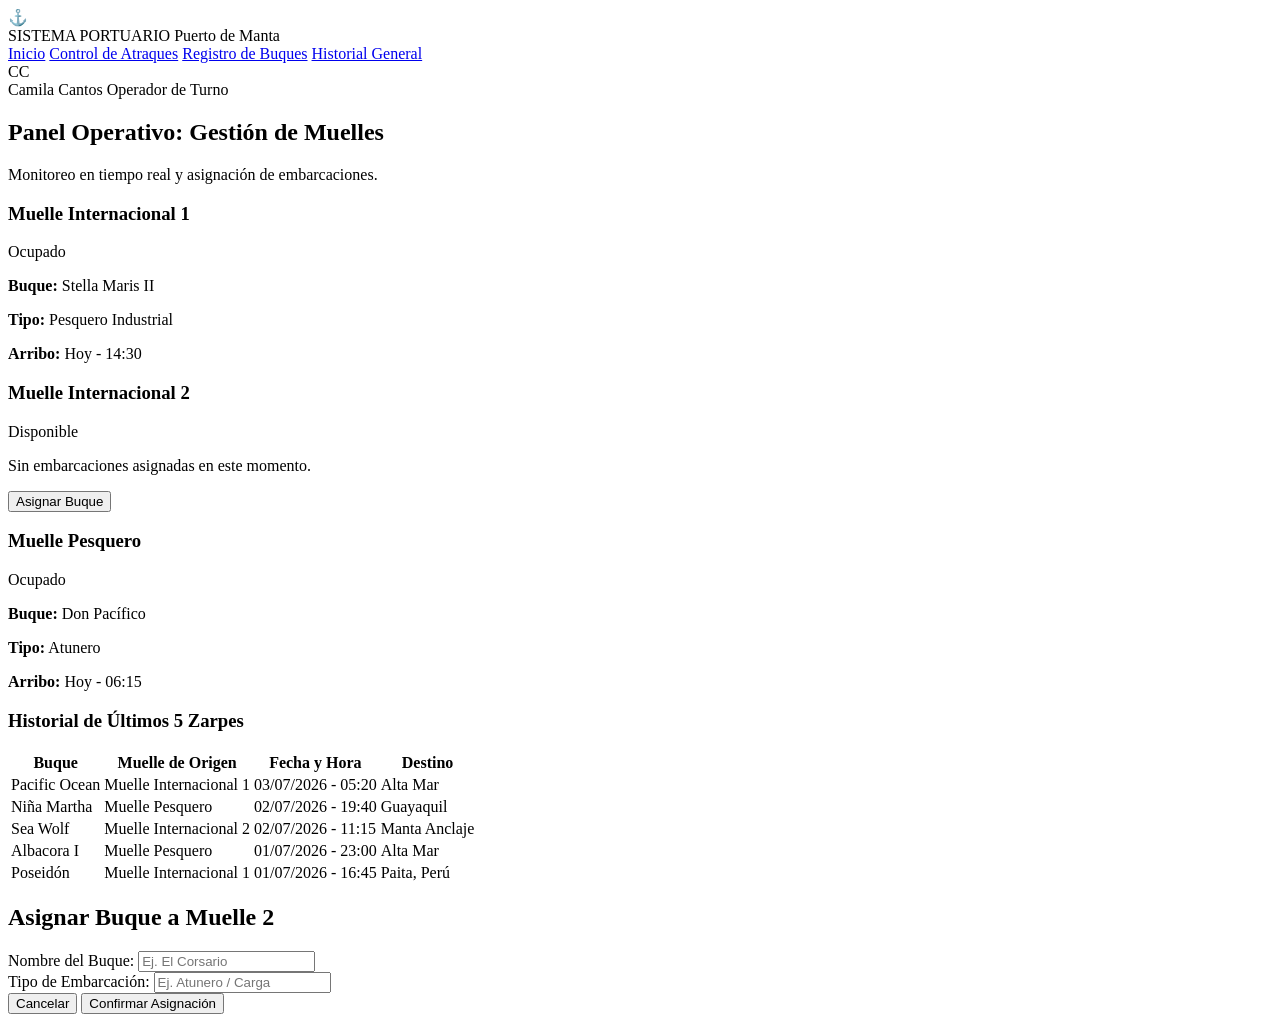
==== TRABAJO_FINAL/HTML/control-atraques.html @ 1bf24986 "Update control-atraques.html" ====
<!DOCTYPE html>
<html lang="es">
<head>
  <meta charset="UTF-8">
  <meta name="viewport" content="width=device-width, initial-scale=1.0">
  <title>Control de Atraques - Puerto de Manta</title>
  <link rel="stylesheet" href="control-atraques.css">
</head>
<body class="fondo-pagina">

  <header class="navbar">
    <div class="navbar-contenedor">
      
      <div class="navbar-logo">
        <div class="logo-icono">⚓</div>
        <div class="logo-texto">
          <span class="logo-titulo">SISTEMA PORTUARIO</span>
          <span class="logo-subtitulo">Puerto de Manta</span>
        </div>
      </div>

      <nav class="navbar-menu">
        <a href="index.html" class="menu-item">Inicio</a>
        <a href="control-atraques.html" class="menu-item activo">Control de Atraques</a>
        <a href="#" class="menu-item">Registro de Buques</a>
        <a href="#" class="menu-item">Historial General</a>
      </nav>

      <div class="navbar-usuario">
        <div class="usuario-avatar">CC</div>
        <div class="usuario-info">
          <span class="usuario-nombre">Camila Cantos</span>
          <span class="usuario-rol">Operador de Turno</span>
        </div>
      </div>

    </div>
  </header>

  <div class="contenedor">
    
    <div class="encabezado-seccion">
      <h2>Panel Operativo: Gestión de Muelles</h2>
      <p>Monitoreo en tiempo real y asignación de embarcaciones.</p>
    </div>

    <div class="grid-muelles">
      
      <div class="tarjeta muelle-ocupado">
        <div class="tarjeta-header">
          <h3>Muelle Internacional 1</h3>
          <span class="etiqueta etiqueta-ocupado">Ocupado</span>
        </div>
        <div class="tarjeta-cuerpo">
          <p><strong>Buque:</strong> Stella Maris II</p>
          <p><strong>Tipo:</strong> Pesquero Industrial</p>
          <p><strong>Arribo:</strong> Hoy - 14:30</p>
        </div>
      </div>

      <div id="muelle-2" class="tarjeta muelle-libre">
        <div class="tarjeta-header">
          <h3>Muelle Internacional 2</h3>
          <span id="estado-muelle-2" class="etiqueta etiqueta-libre">Disponible</span>
        </div>
        <div id="contenido-muelle-2" class="tarjeta-cuerpo">
          <p class="texto-disponible">Sin embarcaciones asignadas en este momento.</p>
          <button class="boton-asignar" onclick="abrirModal()">Asignar Buque</button>
        </div>
      </div>

      <div class="tarjeta muelle-ocupado">
        <div class="tarjeta-header">
          <h3>Muelle Pesquero</h3>
          <span class="etiqueta etiqueta-ocupado">Ocupado</span>
        </div>
        <div class="tarjeta-cuerpo">
          <p><strong>Buque:</strong> Don Pacífico</p>
          <p><strong>Tipo:</strong> Atunero</p>
          <p><strong>Arribo:</strong> Hoy - 06:15</p>
        </div>
      </div>

    </div>

    <div class="seccion-tabla">
      <div class="tabla-titulo">
        <h3>Historial de Últimos 5 Zarpes</h3>
      </div>
      
      <div class="tabla-contenedor">
        <table>
          <thead>
            <tr>
              <th>Buque</th>
              <th>Muelle de Origen</th>
              <th>Fecha y Hora</th>
              <th>Destino</th>
            </tr>
          </thead>
          <tbody>
            <tr>
              <td class="buque-nombre">Pacific Ocean</td>
              <td>Muelle Internacional 1</td>
              <td>03/07/2026 - 05:20</td>
              <td>Alta Mar</td>
            </tr>
            <tr>
              <td class="buque-nombre">Niña Martha</td>
              <td>Muelle Pesquero</td>
              <td>02/07/2026 - 19:40</td>
              <td>Guayaquil</td>
            </tr>
            <tr>
              <td class="buque-nombre">Sea Wolf</td>
              <td>Muelle Internacional 2</td>
              <td>02/07/2026 - 11:15</td>
              <td>Manta Anclaje</td>
            </tr>
            <tr>
              <td class="buque-nombre">Albacora I</td>
              <td>Muelle Pesquero</td>
              <td>01/07/2026 - 23:00</td>
              <td>Alta Mar</td>
            </tr>
            <tr>
              <td class="buque-nombre">Poseidón</td>
              <td>Muelle Internacional 1</td>
              <td>01/07/2026 - 16:45</td>
              <td>Paita, Perú</td>
            </tr>
          </tbody>
        </table>
      </div>
    </div>

  </div>

  <div id="modal-asignar" class="modal-fondo">
    <div class="modal-contenido">
      <h2>Asignar Buque a Muelle 2</h2>
      
      <form id="formulario-asignacion" onsubmit="guardarBuque(event)">
        <div class="campo-formulario">
          <label for="nombre-buque">Nombre del Buque:</label>
          <input type="text" id="nombre-buque" required placeholder="Ej. El Corsario">
        </div>
        
        <div class="campo-formulario">
          <label for="tipo-buque">Tipo de Embarcación:</label>
          <input type="text" id="tipo-buque" required placeholder="Ej. Atunero / Carga">
        </div>

        <div class="modal-botones">
          <button type="button" class="boton-cancelar" onclick="cerrarModal()">Cancelar</button>
          <button type="submit" class="boton-guardar">Confirmar Asignación</button>
        </div>
      </form>
    </div>
  </div>

  <script>
    function abrirModal() {
      document.getElementById('modal-asignar').style.display = 'flex';
    }

    function cerrarModal() {
      document.getElementById('modal-asignar').style.display = 'none';
      document.getElementById('formulario-asignacion').reset();
    }

    function guardarBuque(event) {
      event.preventDefault();
      const nombre = document.getElementById('nombre-buque').value;
      const tipo = document.getElementById('tipo-buque').value;
      
      const ahora = new Date();
      const horaFormateada = ahora.toLocaleTimeString([], { hour: '2-digit', minute: '2-digit' });

      const tarjetaMuelle = document.getElementById('muelle-2');
      const etiquetaEstado = document.getElementById('estado-muelle-2');
      const cuerpoTarjeta = document.getElementById('contenido-muelle-2');

      tarjetaMuelle.classList.remove('muelle-libre');
      tarjetaMuelle.classList.add('muelle-ocupado');

      etiquetaEstado.classList.remove('etiqueta-libre');
      etiquetaEstado.classList.add('etiqueta-ocupado');
      etiquetaEstado.textContent = 'Ocupado';

      cuerpoTarjeta.innerHTML = `
        <p><strong>Buque:</strong> ${nombre}</p>
        <p><strong>Tipo:</strong> ${tipo}</p>
        <p><strong>Arribo:</strong> Hoy - ${horaFormateada}</p>
      `;

      cerrarModal();
    }
  </script>

</body>
</html>
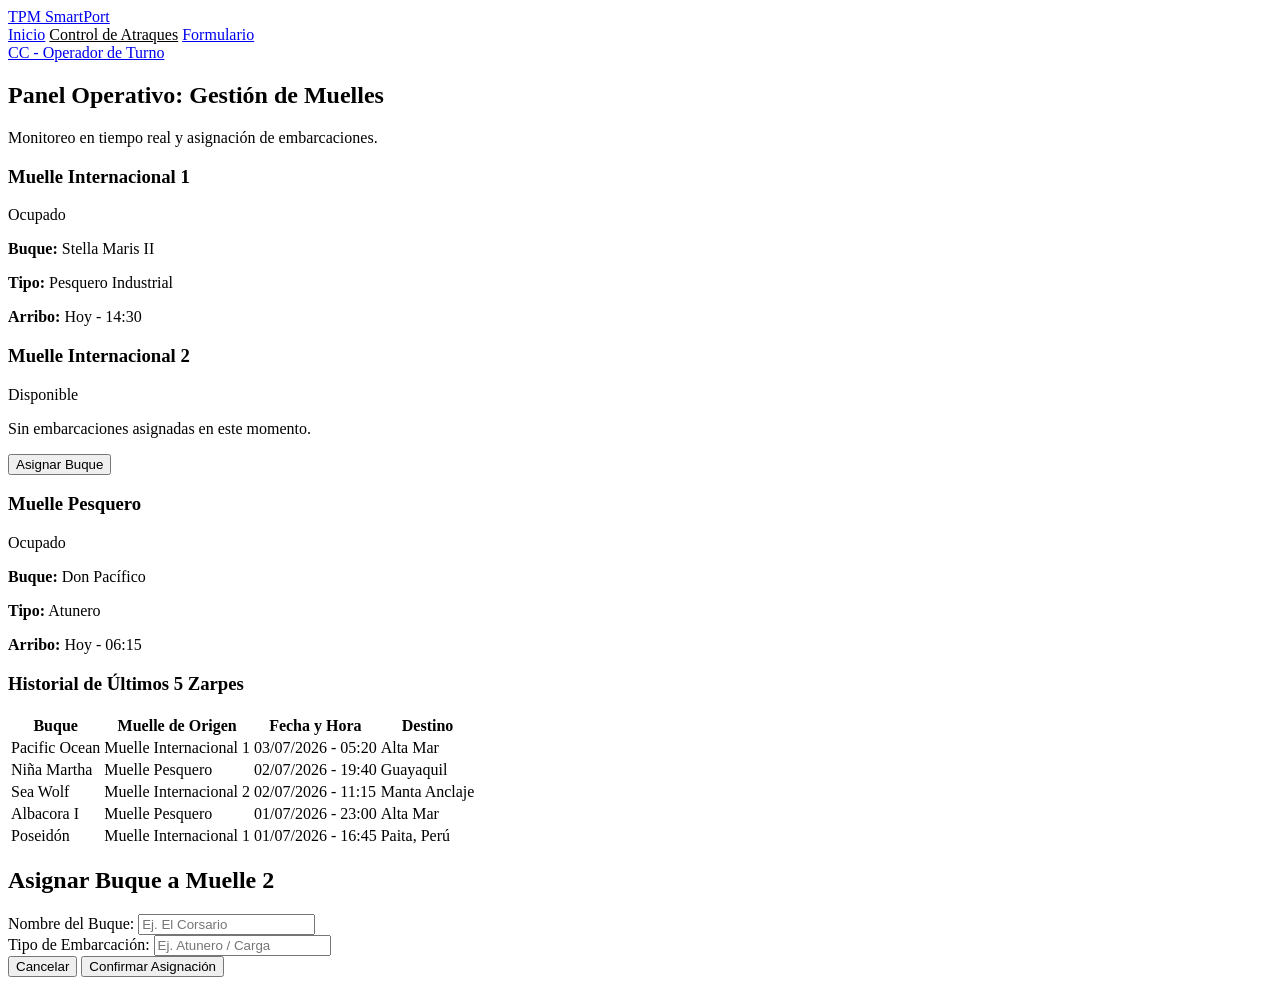
==== commit 4b7a5287: "Update control-atraques.html" ====
--- a/TRABAJO_FINAL/HTML/control-atraques.html
+++ b/TRABAJO_FINAL/HTML/control-atraques.html
@@ -4,38 +4,24 @@
   <meta charset="UTF-8">
   <meta name="viewport" content="width=device-width, initial-scale=1.0">
   <title>Control de Atraques - Puerto de Manta</title>
+  <link rel="stylesheet" href="Style-principal.css">
   <link rel="stylesheet" href="control-atraques.css">
 </head>
 <body class="fondo-pagina">
 
-  <header class="navbar">
-    <div class="navbar-contenedor">
-      
-      <div class="navbar-logo">
-        <div class="logo-icono">⚓</div>
-        <div class="logo-texto">
-          <span class="logo-titulo">SISTEMA PORTUARIO</span>
-          <span class="logo-subtitulo">Puerto de Manta</span>
-        </div>
+  <nav class="navbar">
+      <div class="nav-container">
+          <a href="#" class="logo">TPM Smart<span>Port</span></a>
+          
+          <div class="nav-menu">
+              <a href="index.html">Inicio</a>
+              <a href="control-atraques.html" style="color: var(--text-white);">Control de Atraques</a>
+              <a href="#">Formulario</a>
+          </div>
+
+          <a href="#" class="btn-login">CC - Operador de Turno</a>
       </div>
-
-      <nav class="navbar-menu">
-        <a href="index.html" class="menu-item">Inicio</a>
-        <a href="control-atraques.html" class="menu-item activo">Control de Atraques</a>
-        <a href="#" class="menu-item">Registro de Buques</a>
-        <a href="#" class="menu-item">Historial General</a>
-      </nav>
-
-      <div class="navbar-usuario">
-        <div class="usuario-avatar">CC</div>
-        <div class="usuario-info">
-          <span class="usuario-nombre">Camila Cantos</span>
-          <span class="usuario-rol">Operador de Turno</span>
-        </div>
-      </div>
-
-    </div>
-  </header>
+  </nav>
 
   <div class="contenedor">
     
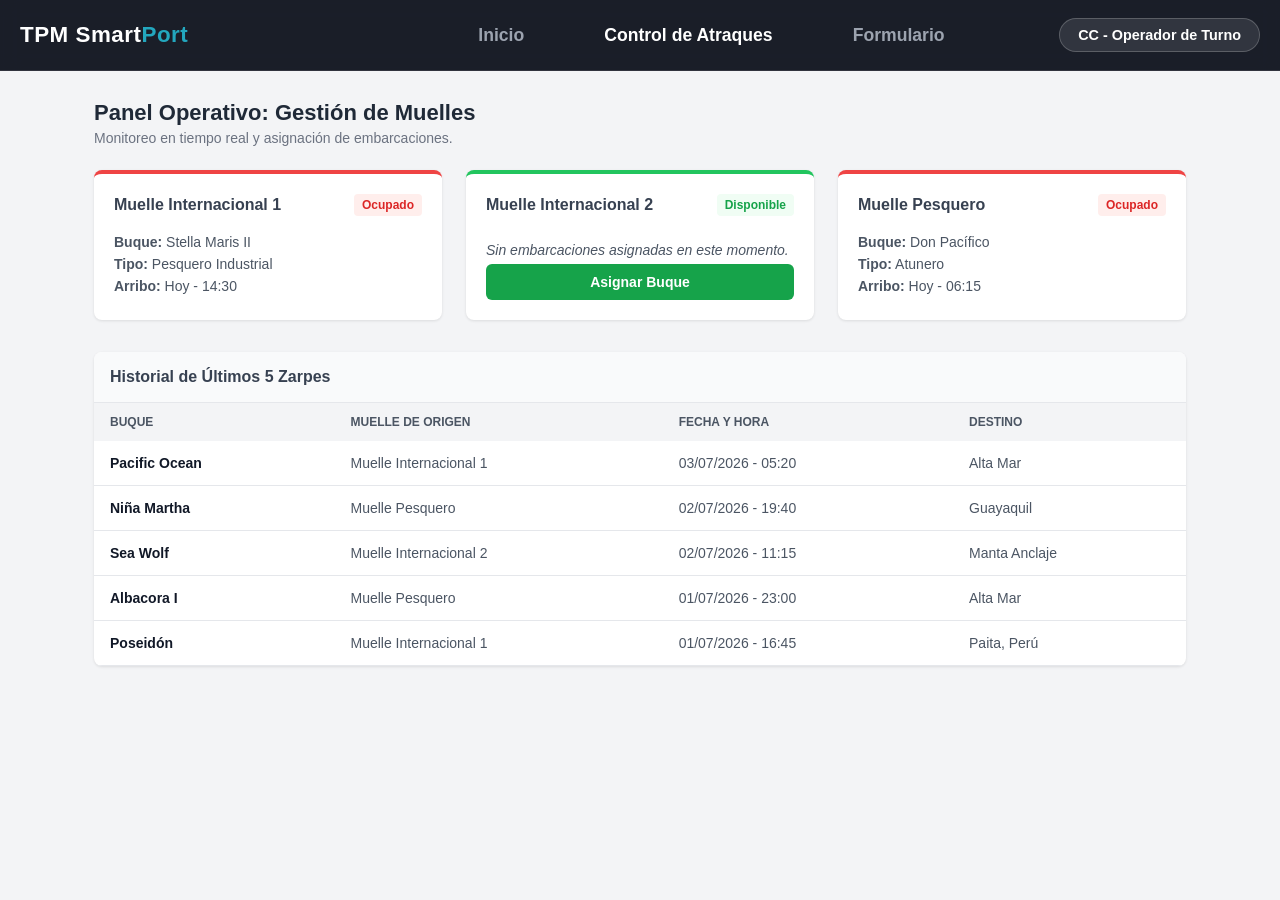
==== commit 941431ac: "Update control-atraques.html" ====
--- a/TRABAJO_FINAL/HTML/control-atraques.html
+++ b/TRABAJO_FINAL/HTML/control-atraques.html
@@ -4,8 +4,8 @@
   <meta charset="UTF-8">
   <meta name="viewport" content="width=device-width, initial-scale=1.0">
   <title>Control de Atraques - Puerto de Manta</title>
-  <link rel="stylesheet" href="Style-principal.css">
-  <link rel="stylesheet" href="control-atraques.css">
+  <link rel="stylesheet" href="/TRABAJO_FINAL/CSS/Style-principal.css">
+  <link rel="stylesheet" href="/TRABAJO_FINAL/CSS/control-atraques.css">
 </head>
 <body class="fondo-pagina">
 
--- a/TRABAJO_FINAL/CSS/Style-principal.css
+++ b/TRABAJO_FINAL/CSS/Style-principal.css
@@ -0,0 +1,396 @@
+* {
+    margin: 0;
+    padding: 0;
+    box-sizing: border-box;
+    font-family: 'Segoe UI', Tahoma, Geneva, Verdana, sans-serif;
+    scroll-behavior: smooth;
+}
+
+:root {
+    --bg-dark: #030712;
+    --card-bg: #111827;
+    --text-white: #ffffff;
+    --text-muted: #9ca3af;
+    --accent-blue: #1343aa;
+    --accent-cyan: #23a7be;
+    --gradient-btn: linear-gradient(135deg, #222388, #5995f7);
+    --form-blue-bg: #0b3c7a; /* Color de fondo azul profundo exacto para la sección del formulario */
+}
+
+body {
+    background-color: #f8fafc;
+    color: #1e293b;
+}
+
+/* ==========================================================================
+   1. NAVEGACIÓN (Navbar)
+   ========================================================================== */
+.navbar {
+    background-color: rgba(3, 7, 18, 0.9);
+    backdrop-filter: blur(10px);
+    position: fixed;
+    top: 0;
+    width: 100%;
+    z-index: 200;
+    border-bottom: 1px solid rgba(255, 255, 255, 0.1);
+}
+
+.nav-container {
+    max-width: 2000px;
+    margin: 0 auto;
+    padding: 18px 20px;
+    display: flex;
+    justify-content: space-between;
+    align-items: center;
+}
+
+.logo {
+    color: var(--text-white);
+    font-size: 1.4rem;
+    font-weight: 700;
+    text-decoration: none;
+    letter-spacing: 0.5px;
+    white-space: nowrap;
+}
+
+.logo span {
+    color: var(--accent-cyan);
+}
+
+.nav-menu {
+    margin-right: auto;
+    margin-left: 250px;
+    display: flex;
+}
+
+.nav-menu a {
+    color: var(--text-muted);
+    text-decoration: none;
+    margin: 0 40px;
+    font-size: 1.1rem;
+    font-weight: 600;
+    transition: color 0.3s;
+}
+
+.nav-menu a:hover {
+    color: var(--text-white);
+}
+
+.btn-login {
+    background-color: rgba(255, 255, 255, 0.1);
+    color: var(--text-white);
+    padding: 8px 18px;
+    border-radius: 20px;
+    text-decoration: none;
+    font-size: 0.9rem;
+    font-weight: 600;
+    border: 1px solid rgba(255, 255, 255, 0.2);
+    transition: all 0.3s;
+    white-space: nowrap;
+}
+
+.btn-login:hover {
+    background-color: var(--text-white);
+    color: var(--bg-dark);
+}
+
+/* ==========================================================================
+   2. HERO SECTION
+   ========================================================================== */
+.hero-section {
+    position: relative;
+    min-height: 550px;
+    background: linear-gradient(rgba(0, 15, 43, 0.5), rgba(0, 0, 0, 0.438)), 
+                url('https://hexaingenieros.com/wp-content/uploads/2023/02/1-Automatizacion-en-la-industria-portuaria-2.jpg') no-repeat center center/cover;
+    display: flex;
+    justify-content: center;
+    align-items: center;
+    text-align: center;
+    height: 100vh;
+    padding: 0 20px;
+    background-attachment: fixed;
+}
+
+.hero-overlay {
+    position: absolute;
+    top: 0;
+    left: 0;
+    width: 100%;
+    height: 100%;
+    background: linear-gradient(to bottom, rgba(3,7,18,0.4), rgba(3,7,18,0.8));
+    z-index: 1;
+}
+
+.hero-content {
+    position: relative;
+    z-index: 2;
+    max-width: 750px;
+}
+
+.hero-content h1 {
+    color: var(--text-white);
+    font-size: 3.2rem;
+    font-weight: 700;
+    letter-spacing: -0.5px;
+    margin-bottom: 20px;
+    text-shadow: 0 4px 12px rgba(0,0,0,0.5);
+}
+
+.hero-content p {
+    color: #cbd5e1;
+    font-size: 1.15rem;
+    line-height: 1.6;
+    margin-bottom: 35px;
+    font-weight: 400;
+}
+
+.btn-gradient {
+    display: inline-block;
+    background: var(--gradient-btn);
+    color: var(--text-white);
+    padding: 14px 36px;
+    border-radius: 50px;
+    text-decoration: none;
+    font-size: 1rem;
+    font-weight: 600;
+    box-shadow: 0 4px 20px rgba(99, 102, 241, 0.4);
+    transition: transform 0.3s ease, box-shadow 0.3s ease;
+}
+
+.btn-gradient:hover {
+    transform: translateY(-2px);
+    box-shadow: 0 6px 25px rgba(59, 130, 246, 0.6);
+}
+
+/* ==========================================================================
+   3. SECCIÓN DE SERVICIOS
+   ========================================================================== */
+.services-section {
+    max-width: 1200px;
+    margin: 0 auto;
+    padding: 80px 20px;
+}
+
+.section-title {
+    text-align: center;
+    margin-bottom: 50px;
+}
+
+.section-title h2 {
+    font-size: 2.2rem;
+    color: #0f172a;
+    margin-bottom: 10px;
+}
+
+.section-title p {
+    color: #64748b;
+    font-size: 1.05rem;
+}
+
+.services-grid {
+    display: grid;
+    grid-template-columns: repeat(auto-fit, minmax(320px, 1fr));
+    gap: 30px;
+}
+
+.service-card {
+    background-color: var(--text-white);
+    border-radius: 16px;
+    padding: 40px 30px;
+    box-shadow: 0 10px 30px rgba(0, 0, 0, 0.05);
+    border: 1px solid #f1f5f9;
+    transition: all 0.3s ease;
+}
+
+.service-card:hover {
+    transform: translateY(-5px);
+    box-shadow: 0 15px 35px rgba(15, 0, 0, 0.507);
+}
+
+.card-icon {
+    font-size: 2.5rem;
+    margin-bottom: 20px;
+}
+
+.service-card h3 {
+    font-size: 1.3rem;
+    color: #0f172a;
+    margin-bottom: 12px;
+}
+
+.service-card p {
+    color: #64748b;
+    font-size: 0.95rem;
+    line-height: 1.6;
+}
+
+/* ==========================================================================
+   4. SECCIÓN DEL FORMULARIO DE COTIZACIÓN (Diseño Calco de la Imagen)
+   ========================================================================== */
+.quote-section {
+    background-color: #f8fafc;
+    padding: 80px 20px;
+    display: flex;
+    justify-content: center;
+    align-items: center;
+}
+
+.quote-card {
+    background-color: #ffffff;
+    width: 100%;
+    max-width: 580px; /* Tamaño exacto de tarjeta compacta */
+    border-radius: 8px;
+    padding: 35px 40px;
+    box-shadow: 0 20px 40px rgba(0, 0, 0, 0.25);
+}
+
+.quote-card h2 {
+    color: #0f172a;
+    font-size: 1.5rem;
+    font-weight: 700;
+    margin-bottom: 8px;
+    text-align: left;
+}
+
+.quote-subtitle {
+    color: #64748b;
+    font-size: 0.88rem;
+    line-height: 1.4;
+    margin-bottom: 25px;
+    text-align: left;
+}
+
+.form-group {
+    margin-bottom: 18px;
+    display: flex;
+    flex-direction: column;
+    gap: 8px;
+}
+
+.form-group label {
+    color: #1e293b;
+    font-size: 0.85rem;
+    font-weight: 600;
+    text-align: left;
+}
+
+.form-group input, 
+.form-group select {
+    width: 100%;
+    padding: 11px 14px;
+    border: 1px solid #cbd5e1;
+    border-radius: 6px;
+    font-size: 0.9rem;
+    color: #334155;
+    background-color: #ffffff;
+    outline: none;
+    transition: border-color 0.2s;
+}
+
+.form-group input:focus, 
+.form-group select:focus {
+    border-color: #3b82f6;
+    box-shadow: 0 0 0 3px rgba(59, 130, 246, 0.1);
+}
+
+/* Selector estilizado para la flecha de selección */
+.form-group select {
+    cursor: pointer;
+    appearance: none;
+    background-image: url("data:image/svg+xml,%3Csvg xmlns='http://www.w3.org/2000/svg' fill='none' viewBox='0 0 24 24' stroke='%231f2937'%3E%3Cpath stroke-linecap='round' stroke-linejoin='round' stroke-width='2' d='M19 9l-7 7-7-7'/%3E%3C/svg%3E");
+    background-repeat: no-repeat;
+    background-position: right 14px center;
+    background-size: 16px;
+    padding-right: 40px;
+}
+
+.btn-submit {
+    width: 100%;
+    background-color: #111525; /* Color oscuro/negro idéntico a tu foto */
+    color: #ffffff;
+    border: none;
+    padding: 14px;
+    font-size: 0.9rem;
+    font-weight: 700;
+    letter-spacing: 0.5px;
+    border-radius: 6px;
+    cursor: pointer;
+    margin-top: 10px;
+    transition: background-color 0.2s;
+}
+
+.btn-submit:hover {
+    background-color: #1e253f;
+}
+
+/* ==========================================================================
+   5. PIE DE PÁGINA (Footer)
+   ========================================================================== */
+.main-footer {
+    background-color: var(--bg-dark);
+    color: var(--text-muted);
+    padding: 30px 20px;
+    font-size: 0.9rem;
+    border-top: 1px solid rgba(255, 255, 255, 0.05);
+}
+
+.footer-container {
+    max-width: 1200px;
+    margin: 0 auto;
+    display: flex;
+    justify-content: space-between;
+    align-items: center;
+    flex-wrap: wrap;
+    gap: 15px;
+}
+
+.footer-links a {
+    color: var(--text-muted);
+    text-decoration: none;
+    margin-left: 20px;
+    transition: color 0.3s;
+}
+
+.footer-links a:hover {
+    color: var(--text-white);
+}
+
+/* ==========================================================================
+   RESPONSIVE DESIGN (Media Queries)
+   ========================================================================== */
+@media (max-width: 992px) {
+    .nav-menu {
+        margin-left: 50px;
+        gap: 10px;
+    }
+    .nav-menu a {
+        margin: 0 15px;
+    }
+}
+
+@media (max-width: 768px) {
+    .nav-menu {
+        display: none;
+    }
+
+    .hero-content h1 {
+        font-size: 2.2rem;
+    }
+
+    .hero-content p {
+        font-size: 1rem;
+    }
+
+    .quote-card {
+        padding: 25px 20px;
+    }
+
+    .footer-container {
+        flex-direction: column;
+        text-align: center;
+    }
+
+    .footer-links a {
+        margin: 0 10px;
+    }
+}
--- a/TRABAJO_FINAL/CSS/control-atraques.css
+++ b/TRABAJO_FINAL/CSS/control-atraques.css
@@ -0,0 +1,254 @@
+/* --- ESTILOS GENERALES --- */
+.fondo-pagina {
+  background-color: #f3f4f6;
+  font-family: sans-serif;
+  margin: 0;
+  padding: 0; 
+}
+
+.contenedor {
+  max-width: 1140px;
+  /* Se agrega margen superior de 100px para que el navbar fijo no tape el contenido */
+  margin: 100px auto 0 auto; 
+  padding: 0 24px 40px 24px;
+}
+
+/* Encabezado del Panel Operativo */
+.encabezado-seccion h2 {
+  font-size: 22px;
+  color: #1f2937;
+  margin: 0 0 4px 0;
+}
+
+.encabezado-seccion p {
+  color: #6b7280;
+  font-size: 14px;
+  margin: 0 0 24px 0;
+}
+
+/* --- GRID DE LAS TARJETAS --- */
+.grid-muelles {
+  display: grid;
+  grid-template-columns: repeat(auto-fit, minmax(300px, 1fr));
+  gap: 24px;
+  margin-bottom: 32px;
+}
+
+.tarjeta {
+  background-color: #ffffff;
+  border-radius: 8px;
+  box-shadow: 0 1px 3px rgba(0, 0, 0, 0.1);
+  padding: 20px;
+  display: flex;
+  flex-direction: column;
+  justify-content: space-between;
+  min-height: 150px;
+}
+
+.muelle-ocupado {
+  border-top: 4px solid #ef4444;
+}
+
+.muelle-libre {
+  border-top: 4px solid #22c55e;
+}
+
+.tarjeta-header {
+  display: flex;
+  justify-content: space-between;
+  align-items: center;
+  margin-bottom: 12px;
+}
+
+.tarjeta-header h3 {
+  margin: 0;
+  font-size: 16px;
+  color: #374151;
+}
+
+.etiqueta {
+  font-size: 12px;
+  font-weight: bold;
+  padding: 4px 8px;
+  border-radius: 4px;
+}
+
+.etiqueta-ocupado {
+  background-color: #ffeeec;
+  color: #dc2626;
+}
+
+.etiqueta-libre {
+  background-color: #f0fdf4;
+  color: #16a34a;
+}
+
+.tarjeta-cuerpo p {
+  margin: 6px 0;
+  font-size: 14px;
+  color: #4b5563;
+}
+
+.texto-disponible {
+  color: #9ca3af;
+  font-style: italic;
+  font-size: 14px;
+  margin: 0 0 12px 0;
+}
+
+.boton-asignar {
+  width: 100%;
+  background-color: #16a34a;
+  color: white;
+  border: none;
+  padding: 10px;
+  border-radius: 6px;
+  font-size: 14px;
+  font-weight: bold;
+  cursor: pointer;
+}
+
+.boton-asignar:hover {
+  background-color: #15803d;
+}
+
+/* --- ESTILOS DE LA TABLA --- */
+.seccion-tabla {
+  background-color: #ffffff;
+  border-radius: 8px;
+  box-shadow: 0 1px 3px rgba(0, 0, 0, 0.1);
+  overflow: hidden;
+}
+
+.tabla-titulo {
+  background-color: #f9fafb;
+  padding: 16px;
+  border-bottom: 1px solid #e5e7eb;
+}
+
+.tabla-titulo h3 {
+  margin: 0;
+  font-size: 16px;
+  color: #374151;
+}
+
+.tabla-contenedor {
+  overflow-x: auto;
+}
+
+table {
+  width: 100%;
+  border-collapse: collapse;
+  text-align: left;
+  font-size: 14px;
+}
+
+th {
+  background-color: #f3f4f6;
+  color: #4b5563;
+  padding: 12px 16px;
+  font-size: 12px;
+  text-transform: uppercase;
+}
+
+td {
+  padding: 14px 16px;
+  border-bottom: 1px solid #e5e7eb;
+  color: #4b5563;
+}
+
+tr:hover {
+  background-color: #f9fafb;
+}
+
+.buque-nombre {
+  font-weight: bold;
+  color: #111827;
+}
+
+/* --- VENTANA MODAL --- */
+.modal-fondo {
+  display: none;
+  position: fixed;
+  top: 0;
+  left: 0;
+  width: 100%;
+  height: 100%;
+  background-color: rgba(0, 0, 0, 0.5);
+  justify-content: center;
+  align-items: center;
+  z-index: 1000;
+}
+
+.modal-contenido {
+  background-color: #ffffff;
+  padding: 24px;
+  border-radius: 8px;
+  width: 90%;
+  max-width: 400px;
+  box-shadow: 0 4px 10px rgba(0, 0, 0, 0.2);
+}
+
+.modal-contenido h2 {
+  margin-top: 0;
+  font-size: 18px;
+  color: #1f2937;
+  margin-bottom: 20px;
+}
+
+.campo-formulario {
+  margin-bottom: 16px;
+}
+
+.campo-formulario label {
+  display: block;
+  font-size: 14px;
+  color: #4b5563;
+  margin-bottom: 6px;
+  font-weight: bold;
+}
+
+.campo-formulario input {
+  width: 100%;
+  padding: 10px;
+  border: 1px solid #d1d5db;
+  border-radius: 6px;
+  box-sizing: border-box;
+  font-size: 14px;
+}
+
+.modal-botones {
+  display: flex;
+  justify-content: flex-end;
+  gap: 12px;
+  margin-top: 24px;
+}
+
+.boton-cancelar {
+  background-color: #e5e7eb;
+  color: #374151;
+  border: none;
+  padding: 10px 16px;
+  border-radius: 6px;
+  cursor: pointer;
+  font-size: 14px;
+}
+
+.boton-cancelar:hover {
+  background-color: #d1d5db;
+}
+
+.boton-guardar {
+  background-color: #22c55e;
+  color: white;
+  border: none;
+  padding: 10px 16px;
+  border-radius: 6px;
+  cursor: pointer;
+  font-size: 14px;
+  font-weight: bold;
+}
+
+.boton-guardar:hover {
+  background-color: #16a34a;
+}
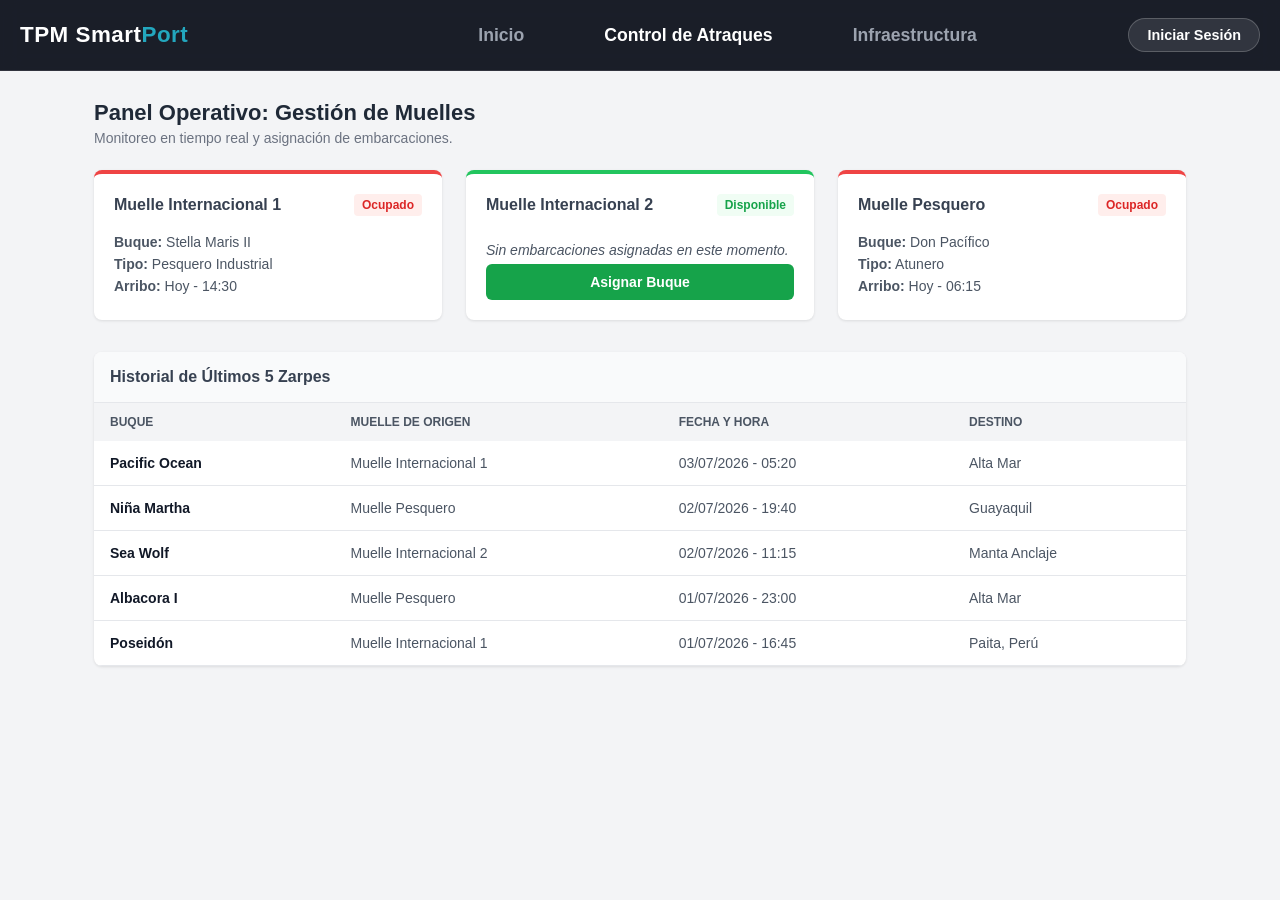
==== commit 618287a8: "Refactor control-atraques.html structure and scripts" ====
--- a/TRABAJO_FINAL/HTML/control-atraques.html
+++ b/TRABAJO_FINAL/HTML/control-atraques.html
@@ -6,17 +6,37 @@
   <title>Control de Atraques - Puerto de Manta</title>
   <link rel="stylesheet" href="/TRABAJO_FINAL/CSS/Style-principal.css">
   <link rel="stylesheet" href="/TRABAJO_FINAL/CSS/control-atraques.css">
+  <script>
+    window.addEventListener('load', function() {
+        const botonLogin = document.querySelector('.btn-login');
+        
+        if (botonLogin) {
+            if (localStorage.getItem('estaLogueado') === 'true') {
+                botonLogin.textContent = "Cerrar Sesión"; 
+                botonLogin.setAttribute('href', '#');  
+                
+                botonLogin.onclick = function() {
+                    localStorage.removeItem('estaLogueado');
+                    window.location.href = 'Index.html';
+                };
+            } else {
+                botonLogin.textContent = "Iniciar Sesión";
+                botonLogin.setAttribute('href', 'inicioSesion.html');
+            }
+        }
+    });
+</script>
 </head>
 <body class="fondo-pagina">
 
   <nav class="navbar">
       <div class="nav-container">
-          <a href="#" class="logo">TPM Smart<span>Port</span></a>
+          <a href="Index.html" class="logo">TPM Smart<span>Port</span></a>
           
           <div class="nav-menu">
               <a href="index.html">Inicio</a>
               <a href="control-atraques.html" style="color: var(--text-white);">Control de Atraques</a>
-              <a href="#">Formulario</a>
+              <a href="#">Infraestructura</a>
           </div>
 
           <a href="#" class="btn-login">CC - Operador de Turno</a>
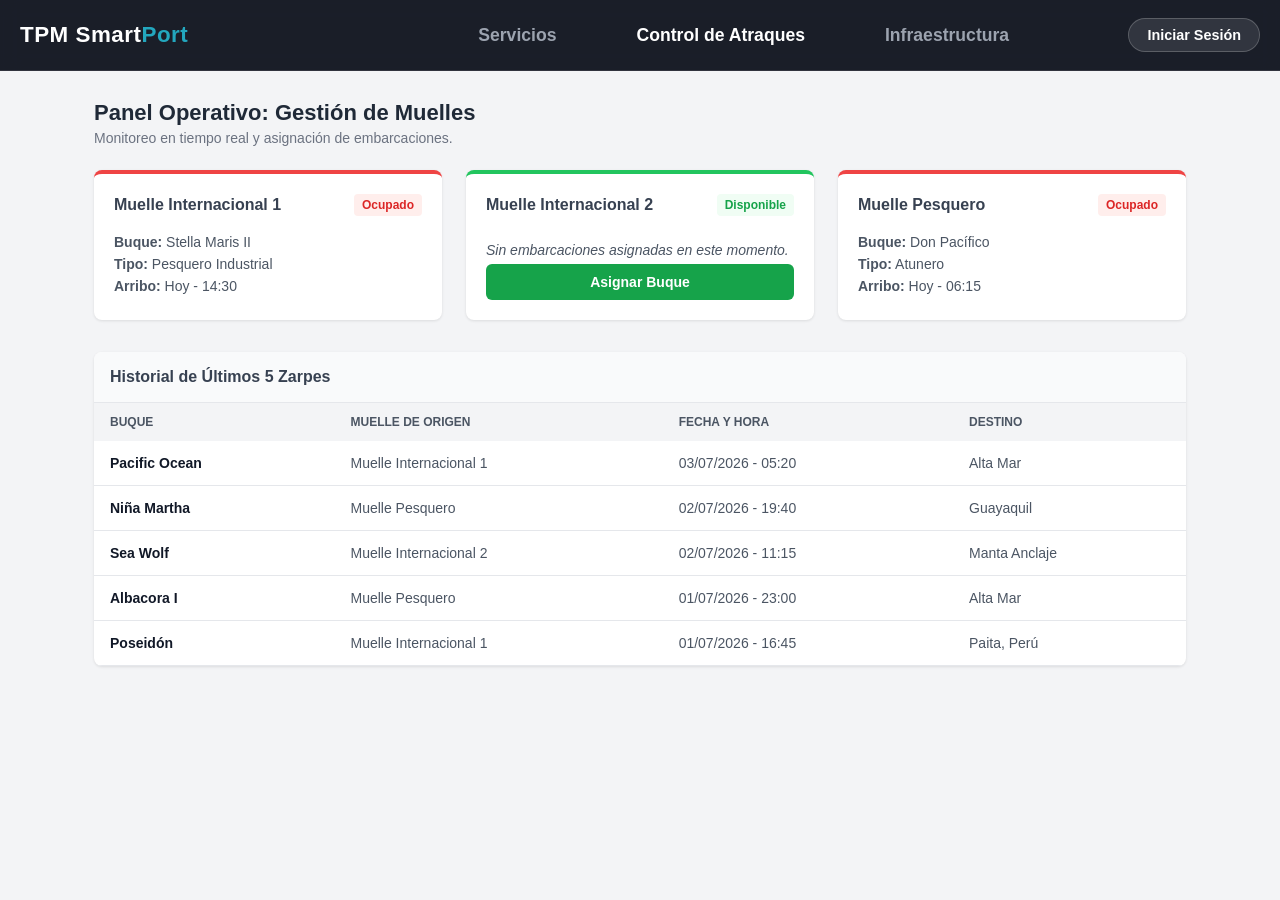
==== commit c95cb370: "Fix HTML structure and update navigation links" ====
--- a/TRABAJO_FINAL/HTML/control-atraques.html
+++ b/TRABAJO_FINAL/HTML/control-atraques.html
@@ -34,7 +34,7 @@
           <a href="Index.html" class="logo">TPM Smart<span>Port</span></a>
           
           <div class="nav-menu">
-              <a href="index.html">Inicio</a>
+              <a href="Dashboard1.html">Servicios</a>
               <a href="control-atraques.html" style="color: var(--text-white);">Control de Atraques</a>
               <a href="#">Infraestructura</a>
           </div>
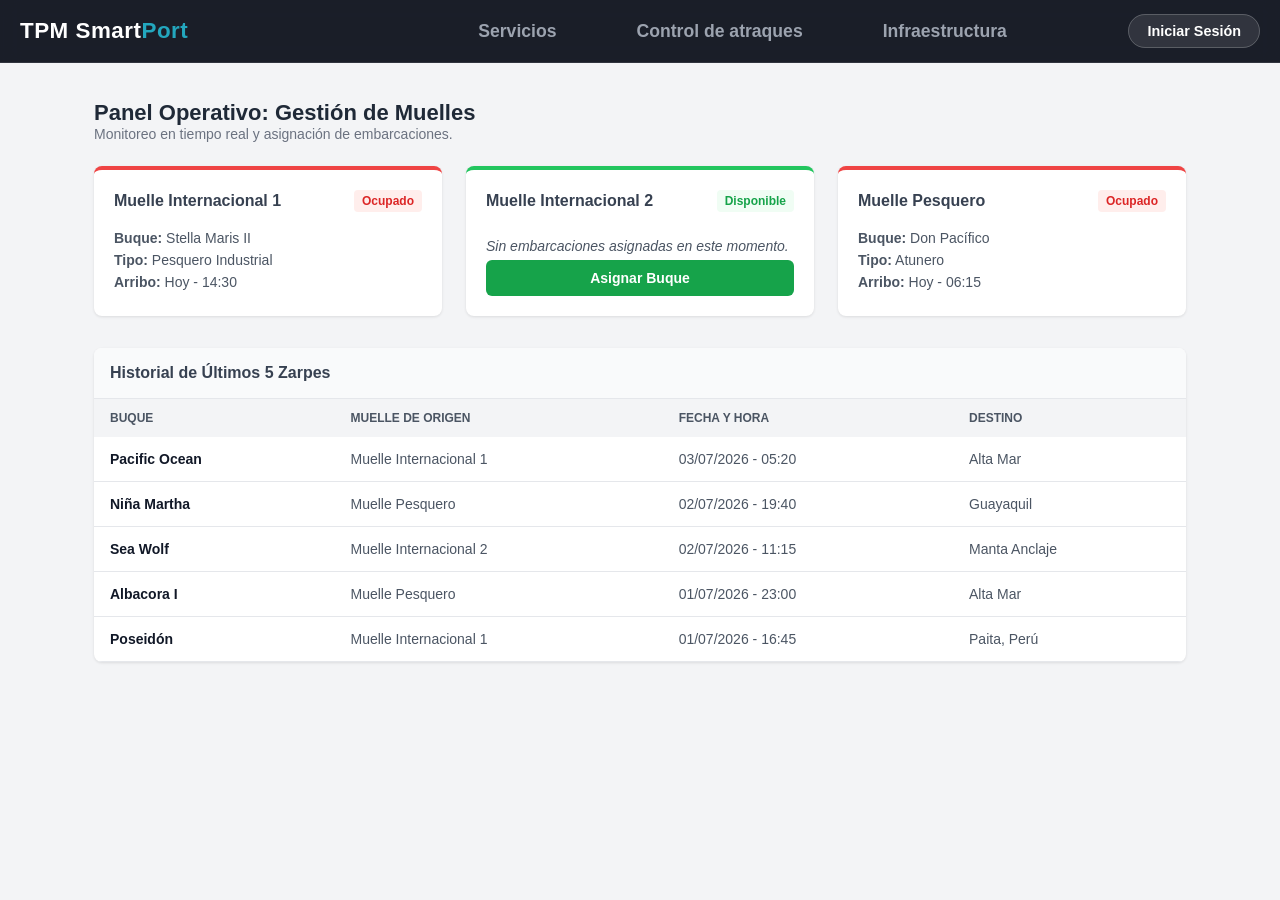
==== commit 76a79ca7: "Add files via upload" ====
--- a/TRABAJO_FINAL/HTML/control-atraques.html
+++ b/TRABAJO_FINAL/HTML/control-atraques.html
@@ -4,44 +4,24 @@
   <meta charset="UTF-8">
   <meta name="viewport" content="width=device-width, initial-scale=1.0">
   <title>Control de Atraques - Puerto de Manta</title>
-  <link rel="stylesheet" href="/TRABAJO_FINAL/CSS/Style-principal.css">
   <link rel="stylesheet" href="/TRABAJO_FINAL/CSS/control-atraques.css">
-  <script>
-    window.addEventListener('load', function() {
-        const botonLogin = document.querySelector('.btn-login');
-        
-        if (botonLogin) {
-            if (localStorage.getItem('estaLogueado') === 'true') {
-                botonLogin.textContent = "Cerrar Sesión"; 
-                botonLogin.setAttribute('href', '#');  
-                
-                botonLogin.onclick = function() {
-                    localStorage.removeItem('estaLogueado');
-                    window.location.href = 'Index.html';
-                };
-            } else {
-                botonLogin.textContent = "Iniciar Sesión";
-                botonLogin.setAttribute('href', 'inicioSesion.html');
-            }
-        }
-    });
-</script>
+  <script <source src="/TRABAJO_FINAL/SCRIPT/script-login.js" type="">></script>
 </head>
 <body class="fondo-pagina">
 
-  <nav class="navbar">
-      <div class="nav-container">
-          <a href="Index.html" class="logo">TPM Smart<span>Port</span></a>
-          
-          <div class="nav-menu">
-              <a href="Dashboard1.html">Servicios</a>
-              <a href="control-atraques.html" style="color: var(--text-white);">Control de Atraques</a>
-              <a href="#">Infraestructura</a>
-          </div>
-
-          <a href="#" class="btn-login">CC - Operador de Turno</a>
-      </div>
-  </nav>
+  <header class="navbar">
+        <div class="nav-container">
+            <a href="#" class="logo">TPM Smart<span>Port</span></a>
+            <nav class="nav-menu">
+                <a href="Dashboard1.html">Servicios</a>
+                <a href="control-atraques.html">Control de atraques</a>
+                <a href="#infraestructura">Infraestructura</a>
+            </nav>
+            <div class="nav-actions">
+                <a href="inicioSesion.html" class="btn-login">Iniciar Sesion </a>
+            </div>
+        </div>
+    </header>
 
   <div class="contenedor">
     
@@ -205,4 +185,4 @@
   </script>
 
 </body>
-</html>
+</html>
--- a/TRABAJO_FINAL/CSS/control-atraques.css
+++ b/TRABAJO_FINAL/CSS/control-atraques.css
@@ -1,4 +1,100 @@
 /* --- ESTILOS GENERALES --- */
+* {
+    margin: 0;
+    padding: 0;
+    box-sizing: border-box;
+    font-family: 'Segoe UI', Tahoma, Geneva, Verdana, sans-serif;
+    scroll-behavior: smooth;
+}
+
+:root {
+    --bg-dark: #030712;
+    --card-bg: #111827;
+    --text-white: #ffffff;
+    --text-muted: #9ca3af;
+    --accent-blue: #1343aa;
+    --accent-cyan: #23a7be;
+    --gradient-btn: linear-gradient(135deg, #222388, #5995f7);
+    --form-blue-bg: #0b3c7a; /* Color de fondo azul profundo exacto para la sección del formulario */
+}
+
+body {
+    background-color: #f8fafc;
+    color: #1e293b;
+}
+
+/* ==========================================================================
+   1. NAVEGACIÓN (Navbar)
+   ========================================================================== */
+.navbar {
+    background-color: rgba(3, 7, 18, 0.9);
+    backdrop-filter: blur(10px);
+    position: fixed;
+    top: 0;
+    width: 100%;
+    z-index: 200;
+    border-bottom: 1px solid rgba(255, 255, 255, 0.1);
+}
+
+.nav-container {
+    max-width: 2000px;
+    margin: 0 auto;
+    padding: 18px 20px;
+    display: flex;
+    justify-content: space-between;
+    align-items: center;
+}
+
+.logo {
+    color: var(--text-white);
+    font-size: 1.4rem;
+    font-weight: 700;
+    text-decoration: none;
+    letter-spacing: 0.5px;
+    white-space: nowrap;
+}
+
+.logo span {
+    color: var(--accent-cyan);
+}
+
+.nav-menu {
+    margin-right: auto;
+    margin-left: 250px;
+    display: flex;
+}
+
+.nav-menu a {
+    color: var(--text-muted);
+    text-decoration: none;
+    margin: 0 40px;
+    font-size: 1.1rem;
+    font-weight: 600;
+    transition: color 0.3s;
+}
+
+.nav-menu a:hover {
+    color: var(--text-white);
+}
+
+.btn-login {
+    background-color: rgba(255, 255, 255, 0.1);
+    color: var(--text-white);
+    padding: 8px 18px;
+    border-radius: 20px;
+    text-decoration: none;
+    font-size: 0.9rem;
+    font-weight: 600;
+    border: 1px solid rgba(255, 255, 255, 0.2);
+    transition: all 0.3s;
+    white-space: nowrap;
+}
+
+.btn-login:hover {
+    background-color: var(--text-white);
+    color: var(--bg-dark);
+}
+
 .fondo-pagina {
   background-color: #f3f4f6;
   font-family: sans-serif;
@@ -17,7 +113,6 @@
 .encabezado-seccion h2 {
   font-size: 22px;
   color: #1f2937;
-  margin: 0 0 4px 0;
 }
 
 .encabezado-seccion p {
@@ -251,4 +346,4 @@
 
 .boton-guardar:hover {
   background-color: #16a34a;
-}
+}
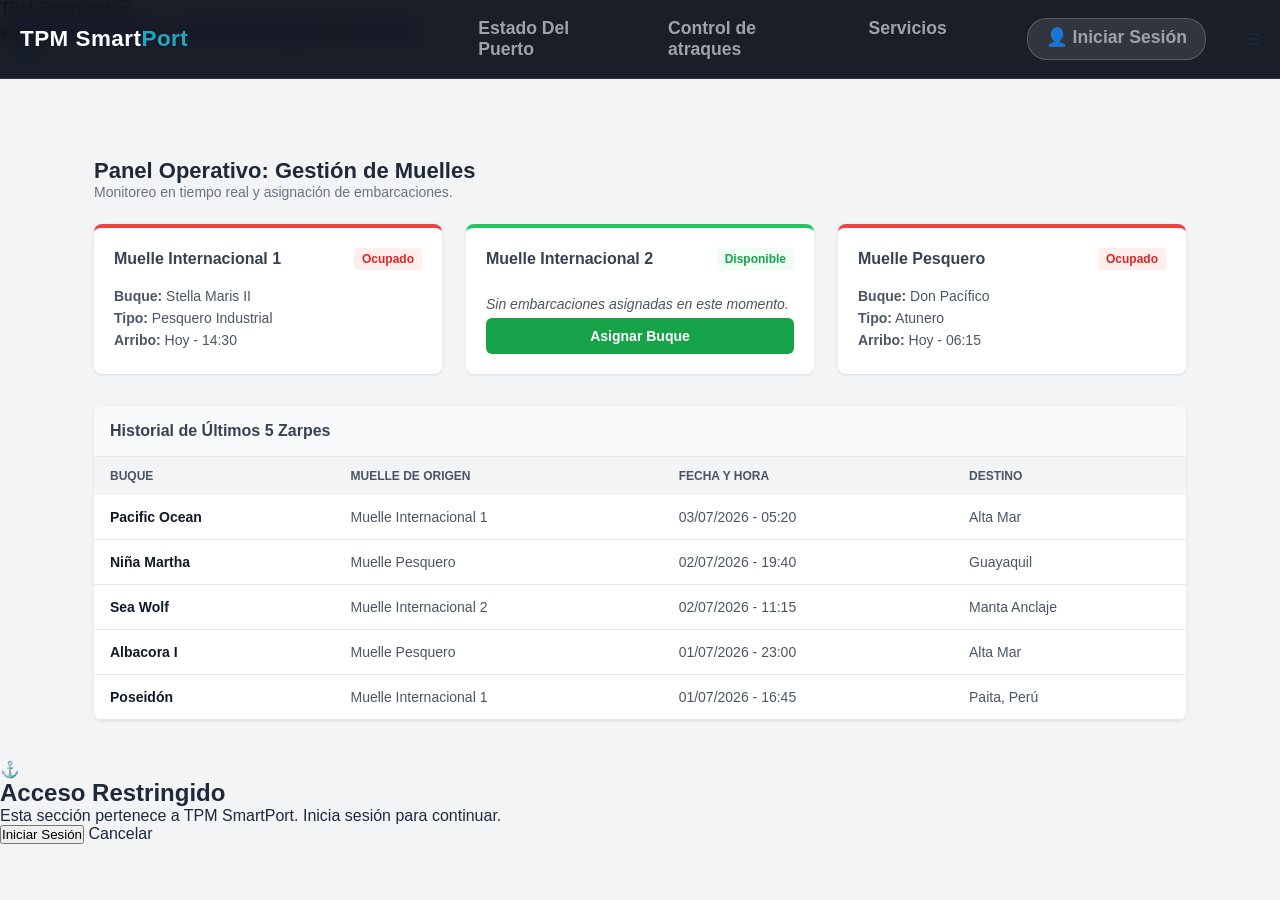
==== commit a0ebbb07: "Add files via upload" ====
--- a/TRABAJO_FINAL/HTML/control-atraques.html
+++ b/TRABAJO_FINAL/HTML/control-atraques.html
@@ -5,23 +5,35 @@
   <meta name="viewport" content="width=device-width, initial-scale=1.0">
   <title>Control de Atraques - Puerto de Manta</title>
   <link rel="stylesheet" href="/TRABAJO_FINAL/CSS/control-atraques.css">
-  <script <source src="/TRABAJO_FINAL/SCRIPT/script-login.js" type="">></script>
 </head>
 <body class="fondo-pagina">
-
+  
   <header class="navbar">
-        <div class="nav-container">
-            <a href="#" class="logo">TPM Smart<span>Port</span></a>
-            <nav class="nav-menu">
-                <a href="Dashboard1.html">Servicios</a>
-                <a href="control-atraques.html">Control de atraques</a>
-                <a href="#infraestructura">Infraestructura</a>
-            </nav>
-            <div class="nav-actions">
-                <a href="inicioSesion.html" class="btn-login">Iniciar Sesion </a>
-            </div>
-        </div>
-    </header>
+    <div class="nav-container">
+      <a href="Index.html" class="logo">TPM Smart<span>Port</span></a>
+      <nav class="nav-menu" id="nav-menu">
+          <a href="Estado-Del-Puerto.html">Estado Del Puerto</a>
+          <a href="control-atraques.html">Control de atraques</a>
+          <a href="Servicios.html">Servicios</a>
+          <a href="inicioSesion.html" class="btn-login">Iniciar Sesión</a>
+      </nav>
+      <div class="menu-toggle" id="menu-toggle">☰</div>
+    </div>
+  </header>
+    <div class="side-menu" id="side-menu">
+      <div class="side-header">
+        <span>TPM SmartPort</span>
+        <button id="close-menu">✕</button>
+      </div>
+    <a href="Estado-Del-Puerto.html">🚢 Estado del Puerto</a>
+    <a href="control-atraques.html">⚓ Control de atraques</a>
+    <a href="Servicios.html">📦 Servicios</a>
+    <hr>
+    <a href="inicioSesion.html" class="btn-login side-login">
+        👤 Iniciar Sesión
+    </a>
+</div>
+<div class="overlay" id="overlay"></div>
 
   <div class="contenedor">
     
@@ -144,7 +156,17 @@
       </form>
     </div>
   </div>
-
+<div id="modalLogin" class="modal-login">
+    <div class="modal-login-content">
+        <div class="modal-icon">⚓</div>
+        <h2>Acceso Restringido</h2>
+        <p>
+            Esta sección pertenece a TPM SmartPort. Inicia sesión para continuar.
+        </p>
+        <button onclick="irLogin()">Iniciar Sesión</button>
+        <span onclick="cerrarModal()">Cancelar</span>
+    </div>
+</div>
   <script>
     function abrirModal() {
       document.getElementById('modal-asignar').style.display = 'flex';
@@ -183,6 +205,11 @@
       cerrarModal();
     }
   </script>
-
+  <script src="/TRABAJO_FINAL/SCRIPT/Menu.js"></script>
+  <script src="/TRABAJO_FINAL/SCRIPT/script-login.js"></script>
+  <script>
+       protegerPagina();
+    </script>
+  
 </body>
-</html>+</html>
